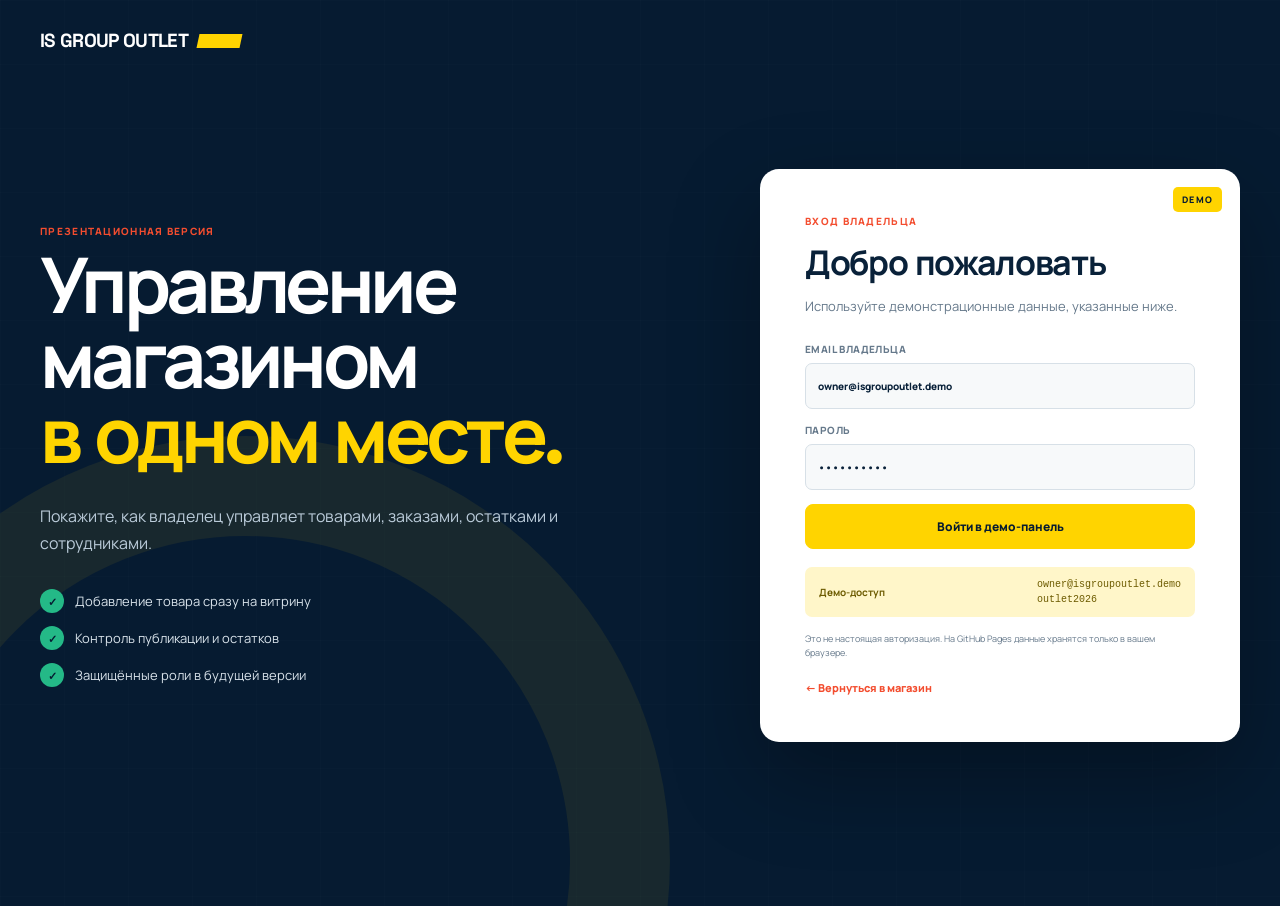
==== docs/admin.html @ 41ced37f "Add files via upload" ====
<!doctype html>
<html lang="ru">
  <head>
    <meta charset="UTF-8" />
    <meta name="viewport" content="width=device-width, initial-scale=1" />
    <meta name="theme-color" content="#061b31" />
    <meta name="robots" content="noindex,nofollow" />
    <title>IS Group Outlet — демонстрационная админ-панель</title>
    <link rel="stylesheet" href="./admin.css" />
  </head>
  <body>
    <section class="login-screen" id="adminLogin">
      <div class="login-brand brand"><span>IS GROUP OUTLET</span><i></i></div>
      <div class="login-layout">
        <div class="login-copy">
          <p class="kicker">ПРЕЗЕНТАЦИОННАЯ ВЕРСИЯ</p>
          <h1>Управление магазином<br /><em>в одном месте.</em></h1>
          <p>Покажите, как владелец управляет товарами, заказами, остатками и сотрудниками.</p>
          <ul>
            <li><span>✓</span> Добавление товара сразу на витрину</li>
            <li><span>✓</span> Контроль публикации и остатков</li>
            <li><span>✓</span> Защищённые роли в будущей версии</li>
          </ul>
        </div>
        <div class="login-card">
          <div class="demo-badge">DEMO</div>
          <p class="kicker orange">ВХОД ВЛАДЕЛЬЦА</p>
          <h2>Добро пожаловать</h2>
          <p class="login-intro">Используйте демонстрационные данные, указанные ниже.</p>
          <form id="loginForm" autocomplete="off">
            <label><span>Email владельца</span><input id="loginEmail" type="email" value="owner@isgroupoutlet.demo" required /></label>
            <label><span>Пароль</span><input id="loginPassword" type="password" value="outlet2026" required /></label>
            <p class="login-error" id="loginError" hidden>Проверьте демонстрационный email и пароль.</p>
            <button class="primary-button full" type="submit">Войти в демо-панель</button>
          </form>
          <div class="demo-credentials"><strong>Демо-доступ</strong><span>owner@isgroupoutlet.demo</span><span>outlet2026</span></div>
          <p class="security-note">Это не настоящая авторизация. На GitHub Pages данные хранятся только в вашем браузере.</p>
          <a class="back-link" href="./index.html">← Вернуться в магазин</a>
        </div>
      </div>
    </section>

    <div class="admin-app" id="adminApp" hidden>
      <aside class="admin-sidebar">
        <a class="brand sidebar-brand" href="./index.html"><span>IS GROUP OUTLET</span><i></i></a>
        <p class="sidebar-caption">Панель владельца</p>
        <nav class="admin-nav" aria-label="Разделы панели">
          <button class="active" type="button" data-admin-section="overview"><span>⌂</span><b>Обзор</b></button>
          <button type="button" data-admin-section="products"><span>▦</span><b>Товары</b><small id="sidebarProductCount">0</small></button>
          <button type="button" data-admin-section="orders"><span>▤</span><b>Заказы</b><small>5</small></button>
          <button type="button" data-admin-section="team"><span>◎</span><b>Сотрудники</b><small id="sidebarStaffCount">0</small></button>
        </nav>
        <div class="sidebar-bottom">
          <a href="./index.html"><span>↗</span> Открыть витрину</a>
          <button id="logoutButton" type="button"><span>←</span> Выйти</button>
        </div>
      </aside>

      <main class="admin-main">
        <header class="admin-topbar">
          <div><p id="sectionEyebrow">ОБЗОР МАГАЗИНА</p><h1 id="sectionTitle">Добрый вечер, владелец</h1></div>
          <div class="owner-chip"><span>AN</span><div><strong>Владелец</strong><small>Полный доступ</small></div></div>
        </header>

        <div class="demo-banner"><span>DEMO</span><p><strong>Презентационный режим.</strong> Изменения сохраняются только в этом браузере и сразу отображаются на демонстрационной витрине.</p></div>

        <section class="admin-section active" id="section-overview">
          <div class="stats-grid">
            <article><p>Всего товаров</p><strong id="statTotal">0</strong><small>в каталоге</small><i class="blue">▦</i></article>
            <article><p>На витрине</p><strong id="statPublished">0</strong><small>опубликовано</small><i class="green">●</i></article>
            <article><p>Заказы за месяц</p><strong>8</strong><small class="positive">+14% к июлю</small><i class="yellow">▤</i></article>
            <article><p>Выручка за месяц</p><strong>2 047,50 €</strong><small class="positive">+9,6% к июлю</small><i class="orange">€</i></article>
          </div>

          <div class="dashboard-grid">
            <article class="panel revenue-panel">
              <div class="panel-heading"><div><p>ДИНАМИКА ПРОДАЖ</p><h2>Выручка по месяцам</h2></div><select aria-label="Период"><option>2026 год</option></select></div>
              <div class="chart" aria-label="Демонстрационный график выручки">
                <div style="--bar:36%"><b>820 €</b><span></span><small>Март</small></div>
                <div style="--bar:48%"><b>1 140 €</b><span></span><small>Апр.</small></div>
                <div style="--bar:61%"><b>1 480 €</b><span></span><small>Май</small></div>
                <div style="--bar:72%"><b>1 760 €</b><span></span><small>Июнь</small></div>
                <div style="--bar:78%"><b>1 868 €</b><span></span><small>Июль</small></div>
                <div class="current" style="--bar:86%"><b>2 048 €</b><span></span><small>Авг.</small></div>
              </div>
            </article>

            <article class="panel stock-panel">
              <div class="panel-heading"><div><p>ТРЕБУЕТ ВНИМАНИЯ</p><h2>Мало на складе</h2></div><button type="button" data-go-section="products">Все товары →</button></div>
              <div class="attention-list" id="lowStockList"></div>
            </article>
          </div>

          <article class="panel recent-orders-panel">
            <div class="panel-heading"><div><p>ПОСЛЕДНИЕ ОПЕРАЦИИ</p><h2>Новые заказы</h2></div><button type="button" data-go-section="orders">Все заказы →</button></div>
            <div class="table-scroll"><table class="admin-table"><thead><tr><th>Заказ</th><th>Клиент</th><th>Получение</th><th>Сумма</th><th>Оплата</th><th>Статус</th></tr></thead><tbody id="recentOrdersBody"></tbody></table></div>
          </article>
        </section>

        <section class="admin-section" id="section-products" hidden>
          <div class="section-actions-heading">
            <div><p>КАТАЛОГ И ОСТАТКИ</p><h2>Управление товарами</h2><span>Добавленные вручную товары по умолчанию сразу публикуются.</span></div>
            <div class="action-group"><button class="secondary-button" id="exportProducts" type="button">Экспорт JSON</button><button class="primary-button" id="addProductButton" type="button">＋ Добавить товар</button></div>
          </div>
          <div class="toolbar">
            <label class="toolbar-search"><span>⌕</span><input id="adminProductSearch" type="search" placeholder="Название, бренд или артикул" /></label>
            <select id="adminProductStatus" aria-label="Статус товара"><option value="all">Все статусы</option><option value="published">На витрине</option><option value="draft">Скрытые</option></select>
            <button class="text-button danger" id="resetDemoProducts" type="button">Сбросить демо-товары</button>
          </div>
          <div class="product-admin-list" id="adminProductList"></div>
          <div class="admin-empty" id="adminProductEmpty" hidden><span>⌕</span><h3>Товары не найдены</h3><p>Измените поиск или статус.</p></div>
        </section>

        <section class="admin-section" id="section-orders" hidden>
          <div class="section-actions-heading">
            <div><p>КОНТРОЛЬ ЗАКАЗОВ</p><h2>Заказы и выдача</h2><span>Статус оплаты поступает от платёжного провайдера и не редактируется сотрудником.</span></div>
            <button class="secondary-button" type="button">Скачать отчёт за август</button>
          </div>
          <div class="order-security-grid">
            <article><i>✓</i><div><strong>Оплата защищена</strong><p>Оплачено/не оплачено меняет только платёжная система.</p></div></article>
            <article><i>#</i><div><strong>Контроль выдачи</strong><p>Самовывоз подтверждается кодом клиента и сотрудника.</p></div></article>
            <article><i>↺</i><div><strong>Журнал действий</strong><p>В полной версии сохраняется кто и когда менял заказ.</p></div></article>
          </div>
          <article class="panel orders-table-panel">
            <div class="table-scroll"><table class="admin-table large"><thead><tr><th>Заказ</th><th>Дата</th><th>Клиент</th><th>Товар</th><th>Сумма</th><th>Оплата</th><th>Получение</th><th>Статус</th></tr></thead><tbody id="ordersBody"></tbody></table></div>
          </article>
        </section>

        <section class="admin-section" id="section-team" hidden>
          <div class="section-actions-heading">
            <div><p>ДОСТУП И РОЛИ</p><h2>Сотрудники</h2><span>В будущей версии каждый сотрудник получит только необходимые права.</span></div>
            <button class="primary-button" id="addStaffButton" type="button">＋ Добавить сотрудника</button>
          </div>
          <div class="role-explainer">
            <div><span class="role-dot owner"></span><strong>Владелец</strong><p>Финансы, товары, заказы, сотрудники и настройки.</p></div>
            <div><span class="role-dot manager"></span><strong>Менеджер каталога</strong><p>Добавление и редактирование товаров без доступа к оплатам.</p></div>
            <div><span class="role-dot pickup"></span><strong>Выдача заказов</strong><p>Только подготовка и подтверждение выдачи по коду.</p></div>
          </div>
          <div class="staff-grid" id="staffList"></div>
        </section>
      </main>
    </div>

    <dialog class="editor-dialog" id="productEditor">
      <form id="productForm">
        <div class="dialog-heading"><div><p>КАРТОЧКА ТОВАРА</p><h2 id="productEditorTitle">Новый товар</h2></div><button class="dialog-close" id="closeProductEditor" type="button" aria-label="Закрыть">×</button></div>
        <input type="hidden" name="id" />
        <input type="hidden" name="imageData" />
        <div class="editor-grid">
          <div class="editor-fields">
            <div class="field-row three"><label><span>Название ES *</span><input name="titleEs" required /></label><label><span>Название EN</span><input name="titleEn" /></label><label><span>Название RU</span><input name="titleRu" /></label></div>
            <div class="field-row three"><label><span>Бренд *</span><input name="brand" required /></label><label><span>Категория</span><select name="category"><option value="tv">Телевизоры</option><option value="coffee">Кофе</option><option value="cleaning">Уборка</option><option value="kitchen">Кухня</option><option value="large">Крупная техника</option></select></label><label><span>Артикул</span><input name="sku" placeholder="IS-0001" /></label></div>
            <div class="field-row four"><label><span>Цена, € *</span><input name="price" type="number" min="0" step="0.01" required /></label><label><span>Старая цена, €</span><input name="oldPrice" type="number" min="0" step="0.01" /></label><label><span>Остаток *</span><input name="stock" type="number" min="0" step="1" required /></label><label><span>Статус</span><select name="status"><option value="published">Сразу на витрину</option><option value="draft">Скрыть</option></select></label></div>
            <div class="field-row two"><label><span>Состояние</span><input name="condition" placeholder="Новый / Витринный" /></label><label><span>Иконка</span><input name="emoji" maxlength="4" placeholder="📦" /></label></div>
            <label><span>Описание ES</span><textarea name="descriptionEs" rows="3"></textarea></label>
            <div class="field-row two"><label><span>Описание EN</span><textarea name="descriptionEn" rows="3"></textarea></label><label><span>Описание RU</span><textarea name="descriptionRu" rows="3"></textarea></label></div>
          </div>
          <aside class="image-editor">
            <span>Фотография товара</span>
            <div class="image-preview" id="adminImagePreview"><b>ФОТО</b></div>
            <label class="upload-button">Загрузить фото<input id="productImageFile" type="file" accept="image/*" /></label>
            <label><span>Или ссылка на изображение</span><input name="imageUrl" type="url" placeholder="https://…" /></label>
            <small>В демо-файле изображение хранится только в браузере. Используйте небольшие файлы.</small>
          </aside>
        </div>
        <div class="dialog-footer"><p>Демонстрация: изменения увидит только этот браузер.</p><div><button class="secondary-button" id="cancelProductEditor" type="button">Отмена</button><button class="primary-button" type="submit">Сохранить товар</button></div></div>
      </form>
    </dialog>

    <dialog class="staff-dialog" id="staffEditor">
      <form id="staffForm">
        <div class="dialog-heading"><div><p>ДОСТУП СОТРУДНИКА</p><h2 id="staffEditorTitle">Новый сотрудник</h2></div><button class="dialog-close" id="closeStaffEditor" type="button">×</button></div>
        <input type="hidden" name="id" />
        <div class="staff-form-grid"><label><span>Имя *</span><input name="name" required /></label><label><span>Email *</span><input name="email" type="email" required /></label><label><span>Роль</span><select name="role"><option value="manager">Менеджер каталога</option><option value="orders">Менеджер заказов</option><option value="pickup">Выдача заказов</option></select></label><label><span>Статус</span><select name="status"><option value="active">Активен</option><option value="paused">Доступ приостановлен</option></select></label></div>
        <p class="staff-security-note">Сотрудник не сможет менять статус оплаты, финансовые настройки или права владельца.</p>
        <div class="dialog-footer"><p>В реальной версии приглашение придёт на email.</p><div><button class="secondary-button" id="cancelStaffEditor" type="button">Отмена</button><button class="primary-button" type="submit">Добавить сотрудника</button></div></div>
      </form>
    </dialog>

    <div class="admin-toast" id="adminToast" role="status" aria-live="polite"></div>
    <script src="./admin.js"></script>
  </body>
</html>
---- docs/admin.css ----
@import url('https://fonts.googleapis.com/css2?family=Manrope:wght@400;500;600;700;800&family=Space+Grotesk:wght@500;600;700&display=swap');

:root {
  --navy: #061b31;
  --navy-2: #0b2946;
  --cream: #f4f0e5;
  --page: #f2f5f7;
  --white: #fff;
  --ink: #092139;
  --muted: #66798b;
  --line: #d7e0e7;
  --yellow: #ffd400;
  --orange: #f34d2f;
  --green: #24b987;
  --blue: #458cf1;
  --shadow: 0 20px 55px rgba(6, 27, 49, .12);
}

* { box-sizing: border-box; }
html { color-scheme: light; }
body { margin: 0; color: var(--ink); background: var(--page); font-family: 'Manrope', Arial, sans-serif; }
body.locked { overflow: hidden; }
button, input, select, textarea { font: inherit; }
button, a { -webkit-tap-highlight-color: transparent; }
a { color: inherit; text-decoration: none; }
button { cursor: pointer; }
[hidden] { display: none !important; }
.brand { display: inline-flex; align-items: center; gap: 10px; color: var(--white); font-family: 'Space Grotesk', 'Manrope', sans-serif; font-size: 19px; font-weight: 700; letter-spacing: -.035em; white-space: nowrap; }
.brand i { display: block; width: 43px; height: 14px; background: var(--yellow); transform: skew(-12deg); }
.kicker, .section-actions-heading > div > p, .panel-heading p, .admin-topbar p, .dialog-heading p { margin: 0 0 11px; color: var(--orange); font-size: 10px; font-weight: 800; letter-spacing: .13em; text-transform: uppercase; }
.primary-button, .secondary-button { min-height: 45px; display: inline-flex; align-items: center; justify-content: center; padding: 0 18px; border-radius: 8px; font-size: 12px; font-weight: 800; transition: .2s ease; }
.primary-button { color: var(--navy); background: var(--yellow); border: 1px solid var(--yellow); }
.primary-button:hover { background: #ffe34d; transform: translateY(-1px); }
.secondary-button { color: var(--ink); background: var(--white); border: 1px solid var(--line); }
.secondary-button:hover { border-color: var(--ink); }
.full { width: 100%; }

/* Login */
.login-screen { min-height: 100dvh; overflow: hidden; position: relative; padding: 28px max(28px, calc((100vw - 1200px) / 2)); color: var(--white); background: var(--navy); }
.login-screen::before { content: ''; position: absolute; inset: 0; opacity: .22; background-image: linear-gradient(rgba(255,255,255,.05) 1px, transparent 1px), linear-gradient(90deg, rgba(255,255,255,.05) 1px, transparent 1px); background-size: 64px 64px; }
.login-screen::after { content: ''; position: absolute; width: 650px; height: 650px; left: -180px; bottom: -380px; border: 100px solid rgba(255,212,0,.07); border-radius: 50%; }
.login-brand { position: relative; z-index: 2; }
.login-layout { min-height: calc(100dvh - 75px); position: relative; z-index: 2; display: grid; grid-template-columns: 1fr 480px; gap: 90px; align-items: center; padding: 40px 0 60px; }
.login-copy h1 { max-width: 680px; margin: 0; font-family: 'Space Grotesk', 'Manrope', sans-serif; font-size: clamp(54px, 6vw, 82px); line-height: .98; letter-spacing: -.06em; }
.login-copy h1 em { color: var(--yellow); font-style: normal; }
.login-copy > p:not(.kicker) { max-width: 580px; margin: 28px 0; color: #bacbd9; font-size: 16px; line-height: 1.7; }
.login-copy ul { display: grid; gap: 13px; margin: 32px 0 0; padding: 0; list-style: none; color: #d8e2ea; font-size: 13px; }
.login-copy li { display: flex; gap: 11px; align-items: center; }
.login-copy li span { width: 24px; height: 24px; display: grid; place-items: center; color: var(--navy); background: var(--green); border-radius: 50%; font-size: 11px; font-weight: 800; }
.login-card { position: relative; padding: 45px; color: var(--ink); background: var(--white); border-radius: 19px; box-shadow: 0 35px 90px rgba(0,0,0,.3); }
.demo-badge { position: absolute; top: 18px; right: 18px; padding: 6px 9px; color: var(--navy); background: var(--yellow); border-radius: 5px; font-size: 9px; font-weight: 900; letter-spacing: .13em; }
.kicker.orange { color: var(--orange); }
.login-card h2 { margin: 0; font-family: 'Space Grotesk', 'Manrope', sans-serif; font-size: 34px; letter-spacing: -.04em; }
.login-intro { margin: 11px 0 25px; color: var(--muted); font-size: 13px; line-height: 1.6; }
.login-card form { display: grid; gap: 14px; }
.login-card label, .editor-dialog label, .staff-dialog label { display: grid; gap: 7px; color: var(--muted); font-size: 10px; font-weight: 800; letter-spacing: .04em; text-transform: uppercase; }
.login-card input, .editor-dialog input, .editor-dialog select, .editor-dialog textarea, .staff-dialog input, .staff-dialog select { width: 100%; min-height: 46px; padding: 0 12px; color: var(--ink); background: #f7f9fa; border: 1px solid var(--line); border-radius: 7px; outline: none; text-transform: none; }
.editor-dialog textarea { min-height: 80px; padding-top: 11px; resize: vertical; }
.login-card input:focus, .editor-dialog input:focus, .editor-dialog select:focus, .editor-dialog textarea:focus, .staff-dialog input:focus, .staff-dialog select:focus { border-color: var(--navy); box-shadow: 0 0 0 3px rgba(6,27,49,.08); }
.login-error { margin: -3px 0 0; color: #c93326; font-size: 11px; }
.demo-credentials { display: grid; grid-template-columns: 1fr auto; gap: 4px 10px; margin-top: 18px; padding: 12px 14px; color: #6d5b00; background: #fff6c9; border-radius: 7px; font-size: 10px; }
.demo-credentials strong { grid-row: span 2; align-self: center; }
.demo-credentials span { font-family: monospace; }
.security-note { margin: 15px 0; color: var(--muted); font-size: 9px; line-height: 1.55; }
.back-link { color: var(--orange); font-size: 11px; font-weight: 800; }

/* Shell */
.admin-app { min-height: 100dvh; display: grid; grid-template-columns: 250px minmax(0, 1fr); }
.admin-sidebar { position: sticky; top: 0; height: 100dvh; display: flex; flex-direction: column; padding: 28px 19px 21px; color: #b6c8d7; background: var(--navy); }
.sidebar-brand { margin: 0 8px 8px; font-size: 16px; }
.sidebar-brand i { width: 29px; height: 10px; }
.sidebar-caption { margin: 0 8px 35px; color: #718ba1; font-size: 9px; }
.admin-nav { display: grid; gap: 5px; }
.admin-nav button { width: 100%; min-height: 46px; display: grid; grid-template-columns: 26px 1fr auto; align-items: center; gap: 9px; padding: 0 12px; color: #9fb4c5; background: transparent; border: 0; border-radius: 8px; text-align: left; }
.admin-nav button:hover { color: var(--white); background: rgba(255,255,255,.06); }
.admin-nav button.active { color: var(--navy); background: var(--yellow); }
.admin-nav button > span { font-size: 18px; text-align: center; }
.admin-nav button b { font-size: 12px; }
.admin-nav button small { min-width: 21px; height: 21px; display: grid; place-items: center; padding: 0 5px; color: inherit; background: rgba(255,255,255,.1); border-radius: 20px; font-size: 9px; font-weight: 800; }
.admin-nav button.active small { background: rgba(6,27,49,.12); }
.sidebar-bottom { display: grid; gap: 4px; margin-top: auto; padding-top: 17px; border-top: 1px solid rgba(255,255,255,.1); }
.sidebar-bottom a, .sidebar-bottom button { min-height: 39px; display: flex; align-items: center; gap: 10px; padding: 0 11px; color: #879eb1; background: transparent; border: 0; font-size: 10px; font-weight: 700; text-align: left; }
.sidebar-bottom a:hover, .sidebar-bottom button:hover { color: var(--yellow); }
.admin-main { min-width: 0; padding: 0 34px 55px; }
.admin-topbar { min-height: 105px; display: flex; align-items: center; justify-content: space-between; gap: 25px; border-bottom: 1px solid var(--line); }
.admin-topbar p { margin-bottom: 6px; }
.admin-topbar h1 { margin: 0; font-family: 'Space Grotesk', 'Manrope', sans-serif; font-size: 28px; letter-spacing: -.035em; }
.owner-chip { display: flex; align-items: center; gap: 10px; }
.owner-chip > span { width: 39px; height: 39px; display: grid; place-items: center; color: var(--navy); background: var(--yellow); border-radius: 50%; font-size: 11px; font-weight: 900; }
.owner-chip div { display: flex; flex-direction: column; gap: 2px; }
.owner-chip strong { font-size: 11px; }
.owner-chip small { color: var(--muted); font-size: 9px; }
.demo-banner { display: flex; align-items: center; gap: 12px; margin: 20px 0; padding: 12px 15px; color: #705700; background: #fff7c8; border: 1px solid #ead570; border-radius: 9px; }
.demo-banner > span { padding: 5px 8px; color: var(--navy); background: var(--yellow); border-radius: 4px; font-size: 9px; font-weight: 900; letter-spacing: .08em; }
.demo-banner p { margin: 0; font-size: 10px; line-height: 1.5; }
.admin-section { animation: sectionIn .2s ease; }
@keyframes sectionIn { from { opacity: 0; transform: translateY(5px); } to { opacity: 1; transform: none; } }

/* Dashboard */
.stats-grid { display: grid; grid-template-columns: repeat(4, 1fr); gap: 13px; }
.stats-grid article { min-height: 132px; position: relative; padding: 20px; overflow: hidden; background: var(--white); border: 1px solid var(--line); border-radius: 12px; }
.stats-grid p { margin: 0 0 8px; color: var(--muted); font-size: 10px; font-weight: 700; }
.stats-grid strong { display: block; max-width: calc(100% - 45px); font-family: 'Space Grotesk', 'Manrope', sans-serif; font-size: 27px; letter-spacing: -.04em; }
.stats-grid small { display: block; margin-top: 9px; color: var(--muted); font-size: 9px; }
.stats-grid small.positive { color: var(--green); font-weight: 800; }
.stats-grid i { position: absolute; right: 17px; top: 17px; width: 39px; height: 39px; display: grid; place-items: center; border-radius: 9px; font-style: normal; font-weight: 900; }
.stats-grid i.blue { color: var(--blue); background: #e8f1ff; }
.stats-grid i.green { color: var(--green); background: #e3f8f1; }
.stats-grid i.yellow { color: #8c7100; background: #fff5bf; }
.stats-grid i.orange { color: var(--orange); background: #ffebe6; }
.dashboard-grid { display: grid; grid-template-columns: minmax(0, 1.45fr) minmax(310px, .75fr); gap: 14px; margin-top: 14px; }
.panel { background: var(--white); border: 1px solid var(--line); border-radius: 12px; }
.panel-heading { min-height: 74px; display: flex; align-items: center; justify-content: space-between; gap: 15px; padding: 16px 20px; border-bottom: 1px solid var(--line); }
.panel-heading p { margin-bottom: 4px; font-size: 8px; }
.panel-heading h2 { margin: 0; font-family: 'Space Grotesk', 'Manrope', sans-serif; font-size: 18px; letter-spacing: -.03em; }
.panel-heading select { min-height: 34px; padding: 0 9px; color: var(--ink); background: #f7f9fa; border: 1px solid var(--line); border-radius: 6px; font-size: 9px; }
.panel-heading button { color: var(--orange); background: transparent; border: 0; font-size: 9px; font-weight: 800; }
.chart { height: 250px; display: flex; align-items: flex-end; justify-content: space-around; gap: 12px; padding: 32px 25px 22px; }
.chart > div { height: 100%; flex: 1; display: grid; grid-template-rows: 21px 1fr 18px; gap: 7px; align-items: end; text-align: center; }
.chart b { color: var(--muted); font-size: 8px; }
.chart span { width: min(43px, 72%); height: var(--bar); display: block; justify-self: center; background: #d7e1e8; border-radius: 5px 5px 2px 2px; }
.chart .current span { background: var(--yellow); }
.chart .current b { color: var(--ink); }
.chart small { color: var(--muted); font-size: 8px; }
.attention-list { display: grid; padding: 5px 20px 14px; }
.attention-item { display: grid; grid-template-columns: 44px 1fr auto; align-items: center; gap: 11px; padding: 12px 0; border-bottom: 1px solid var(--line); }
.attention-item:last-child { border-bottom: 0; }
.mini-product-image { width: 44px; height: 44px; overflow: hidden; display: grid; place-items: center; background: #edf1f3; border-radius: 7px; font-size: 21px; }
.mini-product-image img { width: 100%; height: 100%; object-fit: cover; }
.attention-item div:nth-child(2) { min-width: 0; }
.attention-item strong { overflow: hidden; display: block; font-size: 10px; text-overflow: ellipsis; white-space: nowrap; }
.attention-item small { color: var(--muted); font-size: 8px; }
.attention-item > b { color: var(--orange); font-size: 9px; }
.recent-orders-panel { margin-top: 14px; overflow: hidden; }
.table-scroll { overflow-x: auto; }
.admin-table { width: 100%; border-collapse: collapse; white-space: nowrap; }
.admin-table th { padding: 12px 14px; color: var(--muted); background: #f7f9fa; font-size: 8px; font-weight: 800; letter-spacing: .05em; text-align: left; text-transform: uppercase; }
.admin-table td { padding: 13px 14px; border-top: 1px solid var(--line); font-size: 9px; }
.admin-table td strong { font-size: 9px; }
.admin-table td small { display: block; margin-top: 3px; color: var(--muted); font-size: 7px; }
.status-chip, .payment-chip { display: inline-flex; min-height: 24px; align-items: center; gap: 5px; padding: 0 8px; border-radius: 20px; font-size: 7px; font-weight: 900; }
.status-chip.processing { color: #805b00; background: #fff2b3; }
.status-chip.ready { color: #087a59; background: #dff7ef; }
.status-chip.shipped { color: #176ab4; background: #e2f0ff; }
.payment-chip { color: #087a59; background: #dff7ef; }
.payment-chip::before { content: '🔒'; font-size: 8px; }

/* Product management */
.section-actions-heading { display: flex; align-items: flex-end; justify-content: space-between; gap: 30px; padding: 14px 0 22px; }
.section-actions-heading h2 { margin: 0 0 6px; font-family: 'Space Grotesk', 'Manrope', sans-serif; font-size: 31px; letter-spacing: -.04em; }
.section-actions-heading > div > span { color: var(--muted); font-size: 10px; }
.action-group { display: flex; gap: 9px; flex-shrink: 0; }
.toolbar { display: grid; grid-template-columns: minmax(240px, 1fr) 190px auto; gap: 10px; margin-bottom: 13px; padding: 13px; background: var(--white); border: 1px solid var(--line); border-radius: 11px; }
.toolbar input, .toolbar select { width: 100%; min-height: 42px; padding: 0 12px; color: var(--ink); background: #f7f9fa; border: 1px solid var(--line); border-radius: 7px; outline: none; font-size: 10px; }
.toolbar-search { position: relative; }
.toolbar-search span { position: absolute; left: 13px; top: 9px; z-index: 1; font-size: 18px; }
.toolbar-search input { padding-left: 38px; }
.text-button { color: var(--orange); background: transparent; border: 0; font-size: 9px; font-weight: 800; }
.product-admin-list { overflow: hidden; background: var(--white); border: 1px solid var(--line); border-radius: 12px; }
.admin-product-row { display: grid; grid-template-columns: minmax(270px, 1.2fr) 110px 110px 90px 104px 245px; align-items: center; gap: 13px; min-height: 96px; padding: 11px 15px; border-bottom: 1px solid var(--line); }
.admin-product-row:last-child { border-bottom: 0; }
.admin-product-main { min-width: 0; display: grid; grid-template-columns: 72px 1fr; gap: 13px; align-items: center; }
.admin-product-image { width: 72px; height: 68px; overflow: hidden; display: grid; place-items: center; background: #edf1f3; border-radius: 8px; font-size: 31px; }
.admin-product-image img { width: 100%; height: 100%; object-fit: cover; }
.admin-product-main h3 { overflow: hidden; margin: 0 0 5px; font-family: 'Space Grotesk', 'Manrope', sans-serif; font-size: 14px; line-height: 1.25; text-overflow: ellipsis; white-space: nowrap; }
.admin-product-main p { margin: 0; color: var(--muted); font-size: 8px; }
.admin-product-cell { display: flex; flex-direction: column; gap: 4px; }
.admin-product-cell span { color: var(--muted); font-size: 7px; font-weight: 800; letter-spacing: .06em; text-transform: uppercase; }
.admin-product-cell strong { font-size: 11px; }
.product-actions { display: flex; justify-content: flex-end; gap: 6px; }
.small-button { min-height: 34px; padding: 0 10px; color: var(--ink); background: var(--white); border: 1px solid var(--line); border-radius: 6px; font-size: 8px; font-weight: 800; }
.small-button:hover { border-color: var(--ink); }
.small-button.publish { color: #087a59; border-color: #9ddfca; background: #effbf7; }
.small-button.hide { color: #805b00; border-color: #e7cd6d; background: #fff9da; }
.small-button.delete { width: 34px; padding: 0; color: var(--orange); }
.catalog-state { display: inline-flex; width: fit-content; min-height: 25px; align-items: center; gap: 5px; padding: 0 8px; border-radius: 20px; font-size: 7px; font-weight: 900; }
.catalog-state.published { color: #087a59; background: #dff7ef; }
.catalog-state.draft { color: #805b00; background: #fff2b3; }
.admin-empty { padding: 70px 20px; text-align: center; background: var(--white); border: 1px solid var(--line); border-radius: 12px; }
.admin-empty > span { font-size: 40px; }
.admin-empty h3 { margin: 12px 0 6px; }
.admin-empty p { margin: 0; color: var(--muted); font-size: 10px; }

/* Orders and team */
.order-security-grid { display: grid; grid-template-columns: repeat(3, 1fr); gap: 12px; margin-bottom: 14px; }
.order-security-grid article { display: flex; gap: 13px; padding: 17px; background: var(--white); border: 1px solid var(--line); border-radius: 10px; }
.order-security-grid i { width: 37px; height: 37px; flex: 0 0 auto; display: grid; place-items: center; color: var(--navy); background: var(--yellow); border-radius: 8px; font-style: normal; font-weight: 900; }
.order-security-grid strong { font-size: 10px; }
.order-security-grid p { margin: 5px 0 0; color: var(--muted); font-size: 8px; line-height: 1.5; }
.orders-table-panel { overflow: hidden; }
.admin-table.large td { padding-block: 16px; }
.role-explainer { display: grid; grid-template-columns: repeat(3, 1fr); gap: 12px; margin-bottom: 14px; }
.role-explainer > div { position: relative; padding: 18px; background: var(--white); border: 1px solid var(--line); border-radius: 10px; }
.role-dot { width: 10px; height: 10px; display: block; margin-bottom: 13px; border-radius: 50%; }
.role-dot.owner { background: var(--orange); }
.role-dot.manager { background: var(--blue); }
.role-dot.pickup { background: var(--green); }
.role-explainer strong { font-size: 10px; }
.role-explainer p { margin: 6px 0 0; color: var(--muted); font-size: 8px; line-height: 1.5; }
.staff-grid { display: grid; grid-template-columns: repeat(3, 1fr); gap: 13px; }
.staff-card { position: relative; padding: 22px; background: var(--white); border: 1px solid var(--line); border-radius: 11px; }
.staff-avatar { width: 46px; height: 46px; display: grid; place-items: center; margin-bottom: 16px; color: var(--white); background: var(--navy); border-radius: 50%; font-size: 12px; font-weight: 900; }
.staff-card.owner-card .staff-avatar { color: var(--navy); background: var(--yellow); }
.staff-card h3 { margin: 0 0 4px; font-size: 13px; }
.staff-card > p { margin: 0; color: var(--muted); font-size: 8px; }
.staff-meta { display: grid; gap: 7px; margin-top: 17px; padding-top: 14px; border-top: 1px solid var(--line); }
.staff-meta span { display: flex; justify-content: space-between; gap: 10px; color: var(--muted); font-size: 8px; }
.staff-meta strong { color: var(--ink); }
.staff-actions { display: flex; gap: 6px; margin-top: 15px; }
.staff-card-state { position: absolute; top: 18px; right: 18px; width: 9px; height: 9px; background: var(--green); border-radius: 50%; box-shadow: 0 0 0 4px #e2f7f0; }
.staff-card-state.paused { background: #a6b0b8; box-shadow: 0 0 0 4px #edf0f2; }

/* Dialogs */
dialog { padding: 0; border: 0; }
dialog::backdrop { background: rgba(3,19,34,.72); backdrop-filter: blur(4px); }
.editor-dialog { width: min(1120px, calc(100% - 28px)); max-height: calc(100dvh - 28px); overflow: auto; color: var(--ink); background: var(--white); border-radius: 16px; box-shadow: var(--shadow); }
.staff-dialog { width: min(640px, calc(100% - 28px)); max-height: calc(100dvh - 28px); color: var(--ink); background: var(--white); border-radius: 16px; }
.dialog-heading { min-height: 90px; display: flex; align-items: center; justify-content: space-between; gap: 20px; padding: 20px 28px; color: var(--white); background: var(--navy); }
.dialog-heading p { color: var(--yellow); margin-bottom: 4px; }
.dialog-heading h2 { margin: 0; font-family: 'Space Grotesk', 'Manrope', sans-serif; font-size: 24px; }
.dialog-close { width: 42px; height: 42px; display: grid; place-items: center; color: var(--white); background: transparent; border: 0; border-radius: 50%; font-size: 30px; }
.editor-grid { display: grid; grid-template-columns: minmax(0, 1fr) 260px; gap: 25px; padding: 27px 28px; }
.editor-fields { display: grid; gap: 14px; }
.field-row { display: grid; gap: 12px; }
.field-row.two { grid-template-columns: repeat(2, 1fr); }
.field-row.three { grid-template-columns: repeat(3, 1fr); }
.field-row.four { grid-template-columns: repeat(4, 1fr); }
.image-editor { display: flex; flex-direction: column; gap: 10px; padding: 16px; background: #f4f7f8; border: 1px solid var(--line); border-radius: 10px; }
.image-editor > span { color: var(--muted); font-size: 9px; font-weight: 800; text-transform: uppercase; }
.image-preview { aspect-ratio: 1.15; overflow: hidden; display: grid; place-items: center; color: #9ba8b3; background: #e7ecef; border-radius: 8px; font-size: 11px; }
.image-preview img { width: 100%; height: 100%; object-fit: cover; }
.upload-button { min-height: 40px; display: flex !important; align-items: center; justify-content: center; color: var(--ink) !important; background: var(--white); border: 1px dashed #aebbc5; border-radius: 7px; cursor: pointer; }
.upload-button input { display: none; }
.image-editor small { color: var(--muted); font-size: 8px; line-height: 1.5; }
.dialog-footer { min-height: 75px; display: flex; align-items: center; justify-content: space-between; gap: 20px; padding: 14px 28px; background: #f7f9fa; border-top: 1px solid var(--line); }
.dialog-footer p { margin: 0; color: var(--muted); font-size: 8px; }
.dialog-footer > div { display: flex; gap: 8px; }
.staff-form-grid { display: grid; grid-template-columns: 1fr 1fr; gap: 14px; padding: 28px; }
.staff-security-note { margin: 0 28px 22px; padding: 12px; color: #705700; background: #fff7c8; border-radius: 7px; font-size: 9px; line-height: 1.5; }
.admin-toast { position: fixed; left: 50%; bottom: 25px; z-index: 200; visibility: hidden; opacity: 0; padding: 12px 18px; color: var(--white); background: var(--navy); border-radius: 7px; box-shadow: var(--shadow); font-size: 10px; font-weight: 800; transform: translate(-50%, 12px); transition: .2s ease; }
.admin-toast.show { visibility: visible; opacity: 1; transform: translate(-50%, 0); }

@media (max-width: 1180px) {
  .stats-grid { grid-template-columns: 1fr 1fr; }
  .dashboard-grid { grid-template-columns: 1fr; }
  .admin-product-row { grid-template-columns: minmax(250px, 1fr) 90px 85px 95px 220px; }
  .admin-product-row .admin-product-cell:nth-of-type(4) { display: none; }
  .staff-grid { grid-template-columns: 1fr 1fr; }
}

@media (max-width: 900px) {
  .login-layout { grid-template-columns: 1fr; gap: 50px; }
  .login-copy { padding-top: 35px; }
  .login-card { width: min(100%, 520px); }
  .admin-app { grid-template-columns: 1fr; }
  .admin-sidebar { position: sticky; z-index: 40; width: 100%; height: auto; padding: 13px 16px 0; }
  .sidebar-brand, .sidebar-caption, .sidebar-bottom { display: none; }
  .admin-nav { display: grid; grid-template-columns: repeat(4, 1fr); gap: 4px; overflow-x: auto; }
  .admin-nav button { min-width: 110px; min-height: 52px; grid-template-columns: 22px 1fr; padding: 0 9px; }
  .admin-nav button small { display: none; }
  .admin-main { padding: 0 19px 45px; }
  .admin-topbar { min-height: 88px; }
  .section-actions-heading { align-items: flex-start; flex-direction: column; }
  .toolbar { grid-template-columns: 1fr 170px; }
  .toolbar .text-button { grid-column: 1 / -1; justify-self: start; }
  .admin-product-row { grid-template-columns: minmax(240px, 1fr) 85px 90px 210px; }
  .admin-product-row .admin-product-cell:nth-of-type(3) { display: none; }
  .order-security-grid, .role-explainer { grid-template-columns: 1fr; }
  .editor-grid { grid-template-columns: 1fr; }
  .image-editor { max-width: 350px; }
}

@media (max-width: 650px) {
  .login-screen { padding: 20px 15px; }
  .login-layout { padding-top: 20px; }
  .login-copy h1 { font-size: 45px; }
  .login-copy ul { display: none; }
  .login-card { padding: 34px 21px; }
  .brand { font-size: 15px; }
  .brand i { width: 30px; height: 10px; }
  .admin-sidebar { top: 0; overflow: hidden; }
  .admin-nav { margin-bottom: 0; }
  .admin-nav button { min-width: 78px; display: flex; flex-direction: column; justify-content: center; gap: 3px; font-size: 8px; }
  .admin-nav button > span { font-size: 16px; }
  .admin-nav button b { font-size: 8px; }
  .admin-main { padding-inline: 12px; }
  .admin-topbar { min-height: 82px; }
  .admin-topbar h1 { font-size: 20px; }
  .owner-chip div { display: none; }
  .demo-banner { align-items: flex-start; }
  .stats-grid { grid-template-columns: 1fr 1fr; gap: 8px; }
  .stats-grid article { min-height: 118px; padding: 15px; }
  .stats-grid strong { font-size: 20px; }
  .stats-grid i { width: 32px; height: 32px; right: 12px; top: 12px; }
  .dashboard-grid { gap: 10px; }
  .chart { gap: 4px; padding-inline: 10px; }
  .chart b { display: none; }
  .section-actions-heading h2 { font-size: 26px; }
  .action-group { width: 100%; display: grid; grid-template-columns: 1fr 1fr; }
  .toolbar { grid-template-columns: 1fr; }
  .toolbar .text-button { grid-column: auto; }
  .product-admin-list { overflow: visible; background: transparent; border: 0; }
  .admin-product-row { display: grid; grid-template-columns: 1fr 1fr; gap: 13px; margin-bottom: 9px; padding: 13px; background: var(--white); border: 1px solid var(--line); border-radius: 10px; }
  .admin-product-main { grid-column: 1 / -1; }
  .admin-product-row .admin-product-cell { display: flex !important; }
  .admin-product-row .admin-product-cell:nth-of-type(3), .admin-product-row .admin-product-cell:nth-of-type(4) { display: none !important; }
  .product-actions { grid-column: 1 / -1; justify-content: stretch; }
  .product-actions .small-button { flex: 1; }
  .order-security-grid article { padding: 14px; }
  .staff-grid { grid-template-columns: 1fr; }
  .field-row.two, .field-row.three, .field-row.four, .staff-form-grid { grid-template-columns: 1fr; }
  .dialog-heading, .editor-grid, .staff-form-grid { padding-left: 17px; padding-right: 17px; }
  .dialog-footer { align-items: flex-start; flex-direction: column; padding: 15px 17px; }
  .dialog-footer > div { width: 100%; }
  .dialog-footer button { flex: 1; }
  .staff-security-note { margin-inline: 17px; }
}

@media (prefers-reduced-motion: reduce) {
  *, *::before, *::after { scroll-behavior: auto !important; transition-duration: .01ms !important; }
}
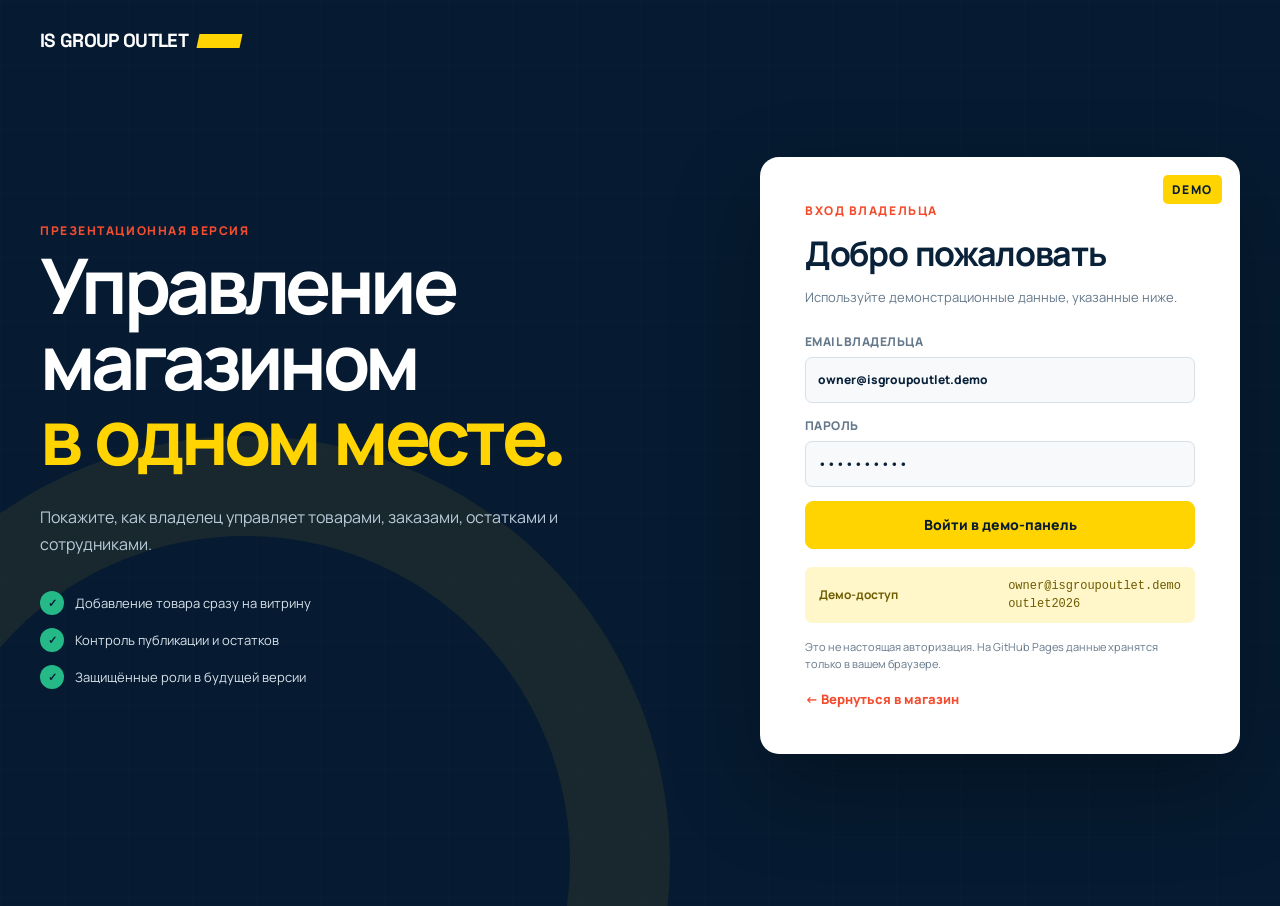
==== commit 65474de7: "Add files via upload" ====
--- a/docs/admin.html
+++ b/docs/admin.html
@@ -47,7 +47,7 @@
         <nav class="admin-nav" aria-label="Разделы панели">
           <button class="active" type="button" data-admin-section="overview"><span>⌂</span><b>Обзор</b></button>
           <button type="button" data-admin-section="products"><span>▦</span><b>Товары</b><small id="sidebarProductCount">0</small></button>
-          <button type="button" data-admin-section="orders"><span>▤</span><b>Заказы</b><small>5</small></button>
+          <button type="button" data-admin-section="orders"><span>▤</span><b>Заказы</b><small id="sidebarOrderCount">0</small></button>
           <button type="button" data-admin-section="team"><span>◎</span><b>Сотрудники</b><small id="sidebarStaffCount">0</small></button>
         </nav>
         <div class="sidebar-bottom">
@@ -62,14 +62,14 @@
           <div class="owner-chip"><span>AN</span><div><strong>Владелец</strong><small>Полный доступ</small></div></div>
         </header>
 
-        <div class="demo-banner"><span>DEMO</span><p><strong>Презентационный режим.</strong> Изменения сохраняются только в этом браузере и сразу отображаются на демонстрационной витрине.</p></div>
+        <div class="demo-banner"><span>DEMO</span><p><strong>Презентационный режим.</strong> Товары и тестовые заказы сохраняются только в этом браузере. Заявка с витрины автоматически появляется в разделе «Заказы».</p></div>
 
         <section class="admin-section active" id="section-overview">
           <div class="stats-grid">
             <article><p>Всего товаров</p><strong id="statTotal">0</strong><small>в каталоге</small><i class="blue">▦</i></article>
             <article><p>На витрине</p><strong id="statPublished">0</strong><small>опубликовано</small><i class="green">●</i></article>
-            <article><p>Заказы за месяц</p><strong>8</strong><small class="positive">+14% к июлю</small><i class="yellow">▤</i></article>
-            <article><p>Выручка за месяц</p><strong>2 047,50 €</strong><small class="positive">+9,6% к июлю</small><i class="orange">€</i></article>
+            <article><p>Заказы за месяц</p><strong id="statOrderCount">0</strong><small>включая тестовые заявки</small><i class="yellow">▤</i></article>
+            <article><p>Подтверждённая выручка</p><strong id="statRevenue">0 €</strong><small>только подтверждённые платежи</small><i class="orange">€</i></article>
           </div>
 
           <div class="dashboard-grid">
@@ -113,8 +113,8 @@
 
         <section class="admin-section" id="section-orders" hidden>
           <div class="section-actions-heading">
-            <div><p>КОНТРОЛЬ ЗАКАЗОВ</p><h2>Заказы и выдача</h2><span>Статус оплаты поступает от платёжного провайдера и не редактируется сотрудником.</span></div>
-            <button class="secondary-button" type="button">Скачать отчёт за август</button>
+            <div><p>КОНТРОЛЬ ЗАКАЗОВ</p><h2>Заказы и выдача</h2><span>Заявки с витрины появляются автоматически. Статус оплаты поступает от платёжного провайдера и не редактируется сотрудником.</span></div>
+            <button class="secondary-button" id="exportOrders" type="button">Скачать отчёт CSV</button>
           </div>
           <div class="order-security-grid">
             <article><i>✓</i><div><strong>Оплата защищена</strong><p>Оплачено/не оплачено меняет только платёжная система.</p></div></article>
--- a/docs/admin.css
+++ b/docs/admin.css
@@ -140,9 +140,11 @@
 .admin-table td small { display: block; margin-top: 3px; color: var(--muted); font-size: 7px; }
 .status-chip, .payment-chip { display: inline-flex; min-height: 24px; align-items: center; gap: 5px; padding: 0 8px; border-radius: 20px; font-size: 7px; font-weight: 900; }
 .status-chip.processing { color: #805b00; background: #fff2b3; }
+.status-chip.new { color: #9c351f; background: #ffe4dc; }
 .status-chip.ready { color: #087a59; background: #dff7ef; }
 .status-chip.shipped { color: #176ab4; background: #e2f0ff; }
 .payment-chip { color: #087a59; background: #dff7ef; }
+.payment-chip.demo { color: #36546e; background: #eaf0f5; }
 .payment-chip::before { content: '🔒'; font-size: 8px; }
 
 /* Product management */
@@ -316,6 +318,86 @@
   .staff-security-note { margin-inline: 17px; }
 }
 
+/* Readability pass: the presentation panel must remain comfortable at normal zoom. */
+.kicker,
+.section-actions-heading > div > p,
+.panel-heading p,
+.admin-topbar p,
+.dialog-heading p { font-size: 12px; }
+.primary-button,
+.secondary-button { min-height: 48px; font-size: 14px; }
+.login-card label,
+.editor-dialog label,
+.staff-dialog label { font-size: 12px; }
+.demo-badge,
+.demo-credentials { font-size: 12px; }
+.security-note { font-size: 11px; }
+.back-link { font-size: 13px; }
+.sidebar-caption { font-size: 11px; }
+.admin-nav button { min-height: 50px; }
+.admin-nav button b { font-size: 14px; }
+.admin-nav button small { min-width: 24px; height: 24px; font-size: 11px; }
+.sidebar-bottom a,
+.sidebar-bottom button { min-height: 43px; font-size: 13px; }
+.owner-chip strong { font-size: 13px; }
+.owner-chip small { font-size: 11px; }
+.demo-banner p { font-size: 13px; }
+.demo-banner > span { font-size: 11px; }
+.stats-grid p { font-size: 13px; }
+.stats-grid small { font-size: 11px; line-height: 1.4; }
+.panel-heading h2 { font-size: 21px; }
+.panel-heading select,
+.panel-heading button { font-size: 12px; }
+.chart b,
+.chart small { font-size: 11px; }
+.attention-item strong { font-size: 13px; }
+.attention-item small { font-size: 11px; }
+.attention-item > b { font-size: 12px; }
+.admin-table th { font-size: 11px; }
+.admin-table td,
+.admin-table td strong { font-size: 13px; }
+.admin-table td small { font-size: 11px; }
+.status-chip,
+.payment-chip { min-height: 28px; padding-inline: 10px; font-size: 10px; }
+.payment-chip::before { font-size: 10px; }
+.section-actions-heading > div > span { font-size: 13px; line-height: 1.5; }
+.toolbar input,
+.toolbar select { min-height: 46px; font-size: 13px; }
+.text-button { font-size: 12px; }
+.admin-product-main h3 { font-size: 16px; }
+.admin-product-main p { font-size: 12px; line-height: 1.45; }
+.admin-product-cell span { font-size: 10px; }
+.admin-product-cell strong { font-size: 14px; }
+.small-button { min-height: 38px; font-size: 12px; }
+.catalog-state { min-height: 29px; font-size: 10px; }
+.admin-empty p { font-size: 13px; }
+.order-security-grid strong,
+.role-explainer strong { font-size: 13px; }
+.order-security-grid p,
+.role-explainer p { font-size: 12px; }
+.staff-avatar { font-size: 14px; }
+.staff-card h3 { font-size: 16px; }
+.staff-card > p,
+.staff-meta span { font-size: 12px; }
+.image-editor > span { font-size: 11px; }
+.image-preview { font-size: 13px; }
+.image-editor small,
+.dialog-footer p { font-size: 11px; }
+.staff-security-note { font-size: 12px; }
+.admin-toast { font-size: 13px; }
+
+@media (max-width: 650px) {
+  .admin-nav button { min-width: 88px; font-size: 11px; }
+  .admin-nav button b { font-size: 11px; }
+  .admin-topbar h1 { font-size: 23px; }
+  .stats-grid p { font-size: 12px; }
+  .stats-grid small { font-size: 10px; }
+  .admin-table th { font-size: 10px; }
+  .admin-table td,
+  .admin-table td strong { font-size: 12px; }
+  .section-actions-heading > div > span { font-size: 12px; }
+}
+
 @media (prefers-reduced-motion: reduce) {
   *, *::before, *::after { scroll-behavior: auto !important; transition-duration: .01ms !important; }
 }
